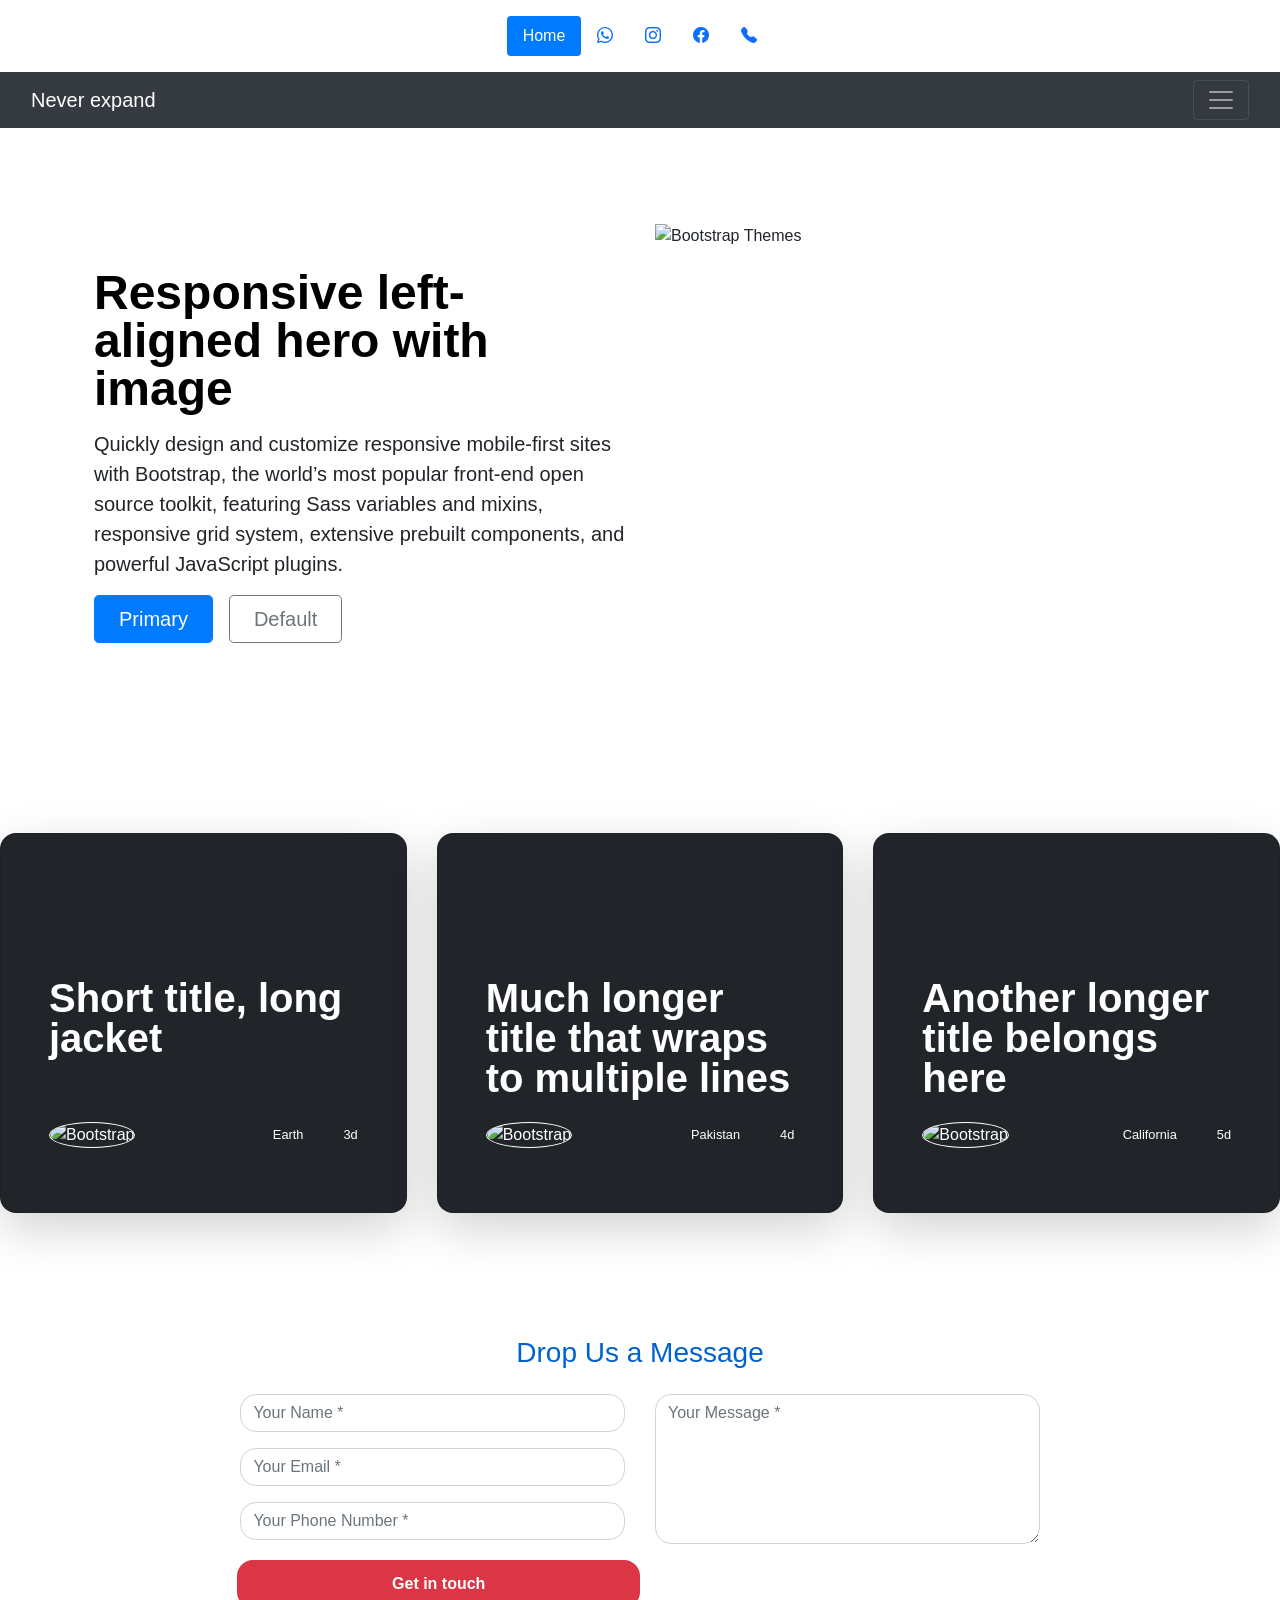
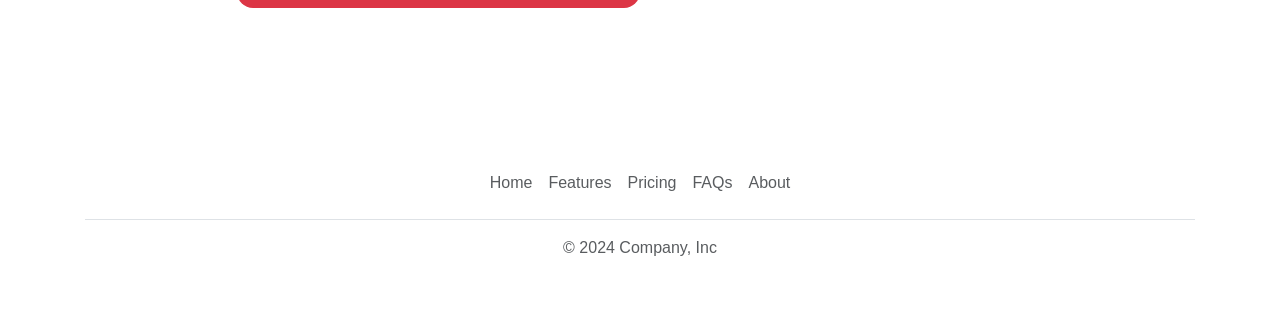
==== index.html @ a2369b02 "Rename inndex.html to index.html" ====
<!DOCTYPE html>
<html lang="en">

<head>
  <meta charset="UTF-8">
  <meta name="viewport" content="width=device-width, initial-scale=1.0">
  <title>Document</title>
  <link href="https://cdn.jsdelivr.net/npm/bootstrap@5.3.3/dist/css/bootstrap.min.css" rel="stylesheet"
    integrity="sha384-QWTKZyjpPEjISv5WaRU9OFeRpok6YctnYmDr5pNlyT2bRjXh0JMhjY6hW+ALEwIH" crossorigin="anonymous">
  <link rel="stylesheet" href="https://cdn.jsdelivr.net/npm/bootstrap-icons@1.11.3/font/bootstrap-icons.min.css">
  <link rel="stylesheet" href="style.css">
  <link href="//maxcdn.bootstrapcdn.com/bootstrap/4.1.1/css/bootstrap.min.css" rel="stylesheet" id="bootstrap-css">
  <script src="//maxcdn.bootstrapcdn.com/bootstrap/4.1.1/js/bootstrap.min.js"></script>
  <script src="//cdnjs.cloudflare.com/ajax/libs/jquery/3.2.1/jquery.min.js"></script>
</head>

<body>
  <div class="container conatct-container">
    <header class="d-flex justify-content-center py-3">
      <ul class="nav nav-pills">
        <li class="nav-item"><a href="home.html" class="nav-link active" aria-current="page">Home</a></li>
        <li class="nav-item"><a href="https://rb.gy/ag11jt" class="nav-link"><i class="bi bi-whatsapp"></i></a></li>
        <li class="nav-item"><a href="https://www.instagram.com" class="nav-link"><i class="bi bi-instagram"></i></a>
        </li>
        <li class="nav-item"><a href="https://www.fb.com" class="nav-link"><i class="bi bi-facebook"></i></a></li>
        <li class="nav-item"><a href="tel:+919876543210" class="nav-link"><i class="bi bi-telephone-fill"></i></a></li>
      </ul>
    </header>
  </div>

  <nav class="navbar navbar-dark bg-dark" aria-label="First navbar example">
    <div class="container-fluid">
      <a class="navbar-brand" href="#">Never expand</a>
      <button class="navbar-toggler collapsed" type="button" data-bs-toggle="collapse"
        data-bs-target="#navbarsExample01" aria-controls="navbarsExample01" aria-expanded="false"
        aria-label="Toggle navigation">
        <span class="navbar-toggler-icon"></span>
      </button>

      <div class="navbar-collapse collapse" id="navbarsExample01" style="">
        <center>
          <ul class="navbar-nav me-auto mb-2">
            <li class="nav-item">
              <a class="nav-link active" aria-current="page" href="home.html">HOME</a>
            </li>
            <li class="nav-item">
              <a class="nav-link" href="about.html">ABOUT US</a>
            </li>
            <li class="nav-item">
              <a class="nav-link" href="services.html">SERVICES</a>
            </li>
            <li class="nav-item">
              <a class="nav-link" href="contact.html">CONTACT</a>
            </li>
            <li class="nav-item">
              <a class="nav-link" href="price.html">PRICES & OFFERS</a>
            </li>
            <li class="nav-item dropdown">
              <a class="nav-link dropdown-toggle" href="#" data-bs-toggle="dropdown" aria-expanded="false">OUR
                PORTFOLIO</a>
              <ul class="dropdown-menu">
                <li><a class="dropdown-item" href="developer.html"></a>DEVELOPERS</li>
                <li><a class="dropdown-item" href="project.html"></a>PROJECTS</li>
                <li><a class="dropdown-item" href="skills.html"></a>SKILLS</li>
              </ul>
            </li>
          </ul>
      </div>
    </div>
    </center>
  </nav>

  <div class="container col-xxl-8 px-4 py-5">
    <div class="row flex-lg-row-reverse align-items-center g-5 py-5">
      <div class="col-10 col-sm-8 col-lg-6">
        <img src="img/hero-section.png" class="hero-sec-img d-block mx-lg-auto img-fluid" alt="Bootstrap Themes"
          width="800" height="700" loading="lazy">
      </div>
      <div class="col-lg-6">
        <h1 class="display-5 fw-bold text-body-emphasis lh-1 mb-3">Responsive left-aligned hero with image</h1>
        <p class="lead">Quickly design and customize responsive mobile-first sites with Bootstrap, the world’s most
          popular front-end open source toolkit, featuring Sass variables and mixins, responsive grid system, extensive
          prebuilt components, and powerful JavaScript plugins.</p>
        <div class="d-grid gap-2 d-md-flex justify-content-md-start">
          <button type="button" class="btn btn-primary btn-lg px-4 me-md-2" fdprocessedid="kpfel">Primary</button>
          <button type="button" class="btn btn-outline-secondary btn-lg px-4" fdprocessedid="kbhede">Default</button>
        </div>
      </div>
    </div>
  </div>


  <div class="cards-container row row-cols-1 row-cols-lg-3 align-items-stretch g-4 py-5">
    <div class="features-col col">
      <div class="card card-cover h-100 overflow-hidden text-bg-dark rounded-4 shadow-lg"
        style="background-image: url('img/image2.jpg');">
        <div class="d-flex flex-column h-100 p-5 pb-3 text-white text-shadow-1">
          <h3 class="pt-5 mt-5 mb-4 display-6 lh-1 fw-bold">Short title, long jacket</h3>
          <ul class="d-flex list-unstyled mt-auto">
            <li class="me-auto">
              <img src="https://github.com/twbs.png" alt="Bootstrap" width="32" height="32"
                class="rounded-circle border border-white">
            </li>
            <li class="d-flex align-items-center me-3">
              <svg class="bi me-2" width="1em" height="1em">
                <use xlink:href="#geo-fill"></use>
              </svg>
              <small>Earth</small>
            </li>
            <li class="d-flex align-items-center">
              <svg class="bi me-2" width="1em" height="1em">
                <use xlink:href="#calendar3"></use>
              </svg>
              <small>3d</small>
            </li>
          </ul>
        </div>
      </div>
    </div>
    <div class="features-col col">
      <div class="card card-cover h-100 overflow-hidden text-bg-dark rounded-4 shadow-lg"
        style="background-image: url('unsplash-photo-2.jpg');">
        <div class="d-flex flex-column h-100 p-5 pb-3 text-white text-shadow-1">
          <h3 class="pt-5 mt-5 mb-4 display-6 lh-1 fw-bold">Much longer title that wraps to multiple lines</h3>
          <ul class="d-flex list-unstyled mt-auto">
            <li class="me-auto">
              <img src="https://github.com/twbs.png" alt="Bootstrap" width="32" height="32"
                class="rounded-circle border border-white">
            </li>
            <li class="d-flex align-items-center me-3">
              <svg class="bi me-2" width="1em" height="1em">
                <use xlink:href="#geo-fill"></use>
              </svg>
              <small>Pakistan</small>
            </li>
            <li class="d-flex align-items-center">
              <svg class="bi me-2" width="1em" height="1em">
                <use xlink:href="#calendar3"></use>
              </svg>
              <small>4d</small>
            </li>
          </ul>
        </div>
      </div>
    </div>

    <div class="features-col col">
      <div class="card card-cover h-100 overflow-hidden text-bg-dark rounded-4 shadow-lg"
        style="background-image: url('unsplash-photo-3.jpg');">
        <div class="d-flex flex-column h-100 p-5 pb-3 text-shadow-1">
          <h3 class="pt-5 mt-5 mb-4 display-6 lh-1 fw-bold">Another longer title belongs here</h3>
          <ul class="d-flex list-unstyled mt-auto">
            <li class="me-auto">
              <img src="img/image1.jpg" alt="Bootstrap" width="32" height="32"
                class="rounded-circle border border-white">
            </li>
            <li class="d-flex align-items-center me-3">
              <svg class="bi me-2" width="1em" height="1em">
                <use xlink:href="#geo-fill"></use>
              </svg>
              <small>California</small>
            </li>
            <li class="d-flex align-items-center">
              <svg class="bi me-2" width="1em" height="1em">
                <use xlink:href="#calendar3"></use>
              </svg>
              <small>5d</small>
            </li>
          </ul>
        </div>
      </div>
    </div>
  </div>

  <div class="container contact-form">
    <form action="https://formsubmit.co/shrinidhimfreefire@gmail.com" method="POST">
      <input type="hidden" name="_captcha" value="false">
      <h3>Drop Us a Message</h3>
      <div class="row">
        <div class="col-md-6">
          <div class="form-group">
            <input type="text" name="txtName" class="form-control" placeholder="Your Name *" value="" />
          </div>
          <div class="form-group">
            <input type="text" name="txtEmail" class="form-control" placeholder="Your Email *" value="" type="email" />
          </div>
          <div class="form-group">
            <input type="text" name="txtPhone" class="form-control" placeholder="Your Phone Number *" value=""
              type="number" />
          </div>
        </div>
        <div class="col-md-6">
          <div class="form-group">
            <textarea name="txtMsg" class="form-control" placeholder="Your Message *"
              style="width: 100%; height: 150px;"></textarea>
          </div>
        </div>
        <div class="form-group">
          <input type="submit" name="btnSubmit" class="btnContact" value="Get in touch" />
        </div>
      </div>
      
    </form>
  </div>
  <div class="container">
    <footer class="py-3 my-4">
      <ul class="nav justify-content-center border-bottom pb-3 mb-3">
        <li class="nav-item"><a href="#" class="nav-link px-2 text-body-secondary">Home</a></li>
        <li class="nav-item"><a href="#" class="nav-link px-2 text-body-secondary">Features</a></li>
        <li class="nav-item"><a href="#" class="nav-link px-2 text-body-secondary">Pricing</a></li>
        <li class="nav-item"><a href="#" class="nav-link px-2 text-body-secondary">FAQs</a></li>
        <li class="nav-item"><a href="#" class="nav-link px-2 text-body-secondary">About</a></li>
      </ul>
      <p class="text-center text-body-secondary">© 2024 Company, Inc</p>
    </footer>
  </div>

  <script src="https://cdn.jsdelivr.net/npm/bootstrap@5.3.3/dist/js/bootstrap.bundle.min.js"
    integrity="sha384-YvpcrYf0tY3lHB60NNkmXc5s9fDVZLESaAA55NDzOxhy9GkcIdslK1eN7N6jIeHz"
    crossorigin="anonymous"></script>
</body>

</html>
---- style.css ----
*{
  box-sizing: border-box;
  padding: 0px;
  margin: 0px;

}


.dev-1{
  margin-top: 20px;
  display: flex;
  align-items: center;
  justify-content: space-around;
}

.dev-2{
  margin-top: 20px;
  display: flex;
  align-items: center;
  justify-content: space-around;
}
.content{
  width: 60%;
  text-align: center;
  padding: 15px;
}

.content h2{
  margin-bottom: 15px;
}
.president img{
  border: 4px solid white;
}
/*form*/
.contact-form{
  background: #fff;
  width: 70%;
}
.contact-form .form-control{
  border-radius:1rem;
}
.contact-form form{
  padding: 14%;
}
.contact-form form .row{
  margin-bottom: -7%;
}
.contact-form h3{
  margin-bottom: 3%;
  margin-top: -10%;
  text-align: center;
  color: #0062cc;
}
.contact-form .btnContact {
  width: 50%;
  border: none;
  border-radius: 1rem;
  padding: 1.5%;
  background: #dc3545;
  font-weight: 600;
  color: #fff;
  cursor: pointer;
}
.btnContactSubmit
{
  width: 50%;
  border-radius: 1rem;
  padding: 1.5%;
  color: #fff;
  background-color: #0062cc;
  border: none;
  cursor: pointer;
}
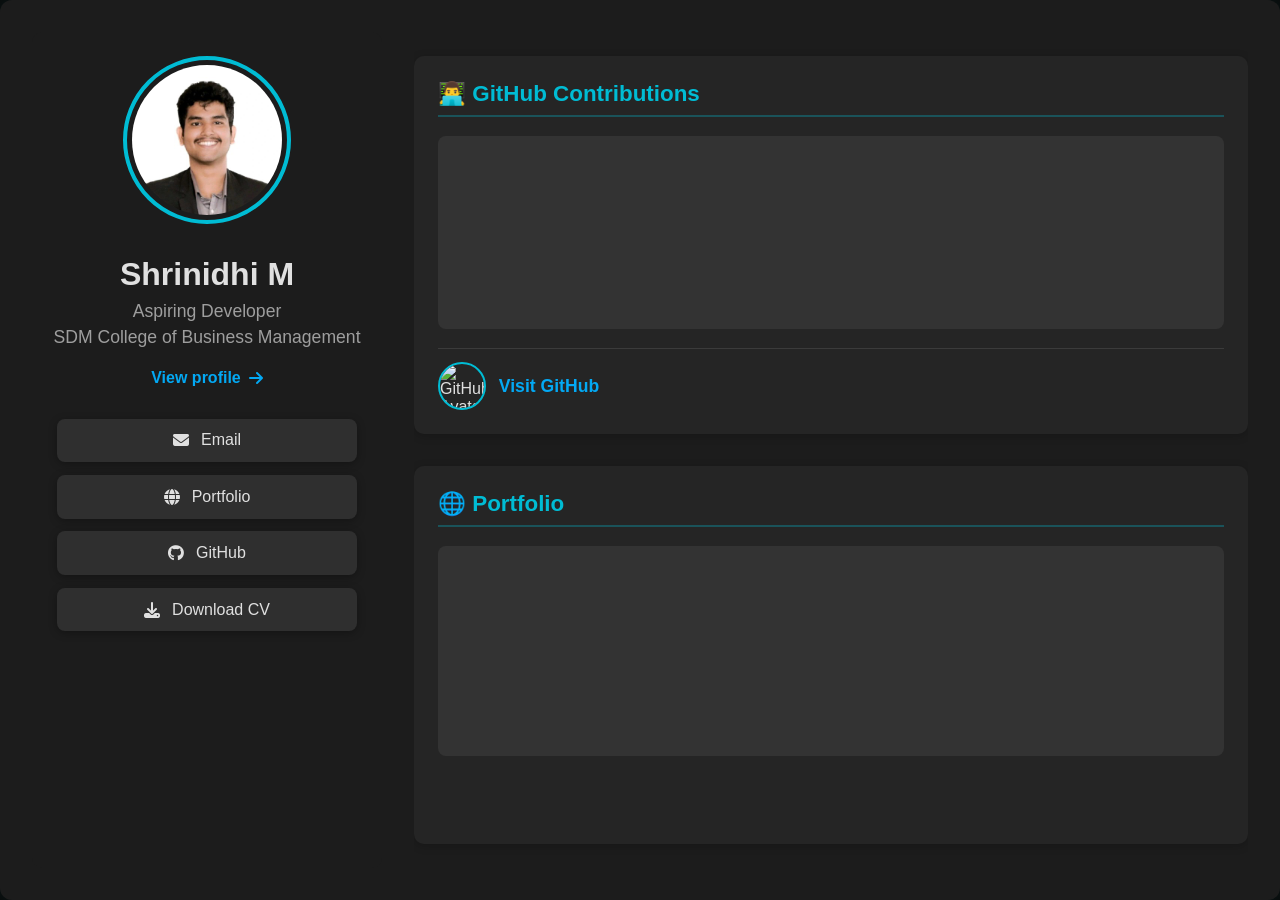
==== commit 616c199a: "Created" ====
--- a/index.html
+++ b/index.html
@@ -2,222 +2,521 @@
 <html lang="en">
 
 <head>
-  <meta charset="UTF-8">
-  <meta name="viewport" content="width=device-width, initial-scale=1.0">
-  <title>Document</title>
-  <link href="https://cdn.jsdelivr.net/npm/bootstrap@5.3.3/dist/css/bootstrap.min.css" rel="stylesheet"
-    integrity="sha384-QWTKZyjpPEjISv5WaRU9OFeRpok6YctnYmDr5pNlyT2bRjXh0JMhjY6hW+ALEwIH" crossorigin="anonymous">
-  <link rel="stylesheet" href="https://cdn.jsdelivr.net/npm/bootstrap-icons@1.11.3/font/bootstrap-icons.min.css">
-  <link rel="stylesheet" href="style.css">
-  <link href="//maxcdn.bootstrapcdn.com/bootstrap/4.1.1/css/bootstrap.min.css" rel="stylesheet" id="bootstrap-css">
-  <script src="//maxcdn.bootstrapcdn.com/bootstrap/4.1.1/js/bootstrap.min.js"></script>
-  <script src="//cdnjs.cloudflare.com/ajax/libs/jquery/3.2.1/jquery.min.js"></script>
+  <meta charset="UTF-8" />
+  <meta name="viewport" content="width=device-width, initial-scale=1.0" />
+
+  <link rel="icon" href="favicon.ico" type="image/x-icon">
+  <link href="https://cdnjs.cloudflare.com/ajax/libs/font-awesome/6.5.0/css/all.min.css" rel="stylesheet">
+  <!-- Primary Meta Tags -->
+<title>Shrinidhi M | Full Stack Web Developer in Mangalore, India</title>
+<meta name="title" content="Shrinidhi M | Full Stack Web Developer in Mangalore, India">
+<meta name="description" content="Shrinidhi M is a passionate full stack developer from Mangalore, India specializing in responsive websites, SEO, cloud apps, and scalable web solutions.">
+
+<!-- Open Graph / Facebook -->
+<meta property="og:type" content="website">
+<meta property="og:url" content="https://shrinidhim13.github.io/">
+<meta property="og:title" content="Shrinidhi M | Full Stack Web Developer in Mangalore, India">
+<meta property="og:description" content="Explore the portfolio of Shrinidhi M — a creative developer with skills in HTML, CSS, JavaScript, PHP, Flutter, Node.js, MongoDB, GCP, SEO and more.">
+<meta property="og:image" content="https://shrinidhim13.github.io/profile.jpg">
+
+<!-- Twitter -->
+<meta property="twitter:card" content="summary_large_image">
+<meta property="twitter:url" content="https://shrinidhim13.github.io/">
+<meta property="twitter:title" content="Shrinidhi M | Web Developer Portfolio | Based in Mangalore">
+<meta property="twitter:description" content="Frontend & backend development, SEO optimization, cloud deployment, portfolio & freelance projects. Contact Shrinidhi M today.">
+<meta property="twitter:image" content="https://shrinidhim13.github.io/profile.jpg">
+
+<!-- Author & Keywords -->
+<meta name="author" content="Shrinidhi M">
+<meta name="robots" content="index, follow">
+<meta name="language" content="English">
+<meta name="theme-color" content="#00bcd4">
+
+<!-- Location (Geo) Tags -->
+<meta name="geo.region" content="IN-KA">
+<meta name="geo.placename" content="Mangalore, Karnataka, India">
+<meta name="geo.position" content="12.9141;74.8560">
+<meta name="ICBM" content="12.9141, 74.8560">
+
+<!-- Keywords (Extended SEO) -->
+<meta name="keywords" content="
+Shrinidhi M, Web Developer India, Full Stack Developer Mangalore, freelance developer Mangalore,
+HTML5, CSS3, JavaScript, PHP, MySQL, MongoDB, Node.js, Flutter, Google Cloud Platform, GCP, Docker,
+GitHub, SEO Expert Mangalore, responsive web design, Travelease, Sygma IT Fest, Antoine Dangleterre,
+Python Developer, Digital Marketing, website developer Karnataka, MCA Mangalore University, BCA Graduate,
+cloud deployment, web apps, modern UI design, developer portfolio, personal website, Indian coder, 
+LinkedIn developer profile, shrinidhim.tech, hire web developer India, portfolio Mangalore developer,shrinidhim13.github.io,shrinidhim13 github io
+">
+
+  <style>
+    :root {
+      --primary: #00bcd4;
+      /* Accent color */
+      --background: #0a0a0a;
+      /* Deep dark background, slightly lighter than pure black */
+      --card: #1c1c1c;
+      /* Darker card background for contrast */
+      --text: #e0e0e0;
+      /* Light grey text for readability on dark backgrounds */
+      --muted: #9e9e9e;
+      /* Muted text for less emphasis */
+      --hover: #03a9f4;
+      /* Bright hover color */
+    }
+
+    /* Base Styles & Reset */
+    * {
+      margin: 0;
+      padding: 0;
+      box-sizing: border-box;
+    }
+
+    html,
+    body {
+      font-family: 'Segoe UI', sans-serif;
+      background-color: var(--background);
+      color: var(--text);
+      height: 100%;
+      /* Ensure body takes full viewport height */
+      overflow: hidden;
+      /* Hide main scrollbars; inner containers will manage scrolling */
+    }
+
+    a {
+      text-decoration: none;
+      color: var(--text);
+    }
+
+    /* Main Container */
+    .container {
+      max-width: 1300px;
+      width: 100%;
+      height: 100vh;
+      /* Make container fill viewport height */
+      display: grid;
+      grid-template-columns: 350px 1fr;
+      /* Fixed sidebar width, rest for content */
+      gap: 2rem;
+      padding: 2rem;
+      margin: 0 auto;
+      /* Center the container */
+      background: var(--card);
+      /* Main background for the container */
+      border-radius: 12px;
+      box-shadow: 0 0 30px rgba(0, 255, 255, 0.08);
+      overflow: hidden;
+      /* Prevents container from adding its own scrollbar */
+    }
+
+    /* Profile Section */
+    .profile {
+      display: flex;
+      flex-direction: column;
+      align-items: center;
+      padding: 1.5rem 0;
+      /* Vertical padding */
+      background: var(--card);
+      /* Consistent background */
+      border-radius: 10px;
+      justify-content: flex-start;
+      /* Align content to the top */
+    }
+
+    /* Profile Picture */
+    .profile-picture-container {
+      margin-bottom: 2rem;
+      /* Space below the picture */
+      border: 4px solid var(--primary);
+      /* Accent border */
+      border-radius: 50%;
+      padding: 5px;
+      /* Space between border and image */
+      display: inline-block;
+      /* Shrink container to content */
+    }
+
+    .profile-picture {
+      width: 150px;
+      /* Size of the profile picture */
+      height: 150px;
+      border-radius: 50%;
+      /* Make it circular */
+      object-fit: cover;
+      /* Ensure image covers the area */
+      display: block;
+      /* Remove extra space below image */
+    }
+
+    /* Custom LinkedIn Profile Info */
+    .custom-linkedin-profile {
+      text-align: center;
+      margin-bottom: 2rem;
+      /* Space below custom info */
+      padding: 0 1rem;
+      /* Horizontal padding for text */
+    }
+
+    .custom-linkedin-profile h2 {
+      font-size: 2rem;
+      color: var(--text);
+      margin-bottom: 0.5rem;
+    }
+
+    .custom-linkedin-profile p {
+      font-size: 1.1rem;
+      color: var(--muted);
+      margin-bottom: 0.3rem;
+    }
+
+    .custom-linkedin-profile .view-profile-link {
+      display: inline-flex;
+      align-items: center;
+      gap: 0.5rem;
+      color: var(--hover);
+      font-weight: 600;
+      transition: color 0.3s ease;
+      margin-top: 1rem;
+      /* Space above link */
+    }
+
+    .custom-linkedin-profile .view-profile-link:hover {
+      color: #fff;
+    }
+
+    /* Social Links (Now below custom info) */
+    .links {
+      display: flex;
+      flex-direction: column;
+      gap: 0.8rem;
+      width: 90%;
+      max-width: 300px;
+      /* No margin-bottom needed here as it's the last element in profile */
+    }
+
+    .links a {
+      background: #2f2f2f;
+      padding: 0.8rem 1rem;
+      border-radius: 8px;
+      font-weight: 500;
+      display: flex;
+      align-items: center;
+      gap: 0.75rem;
+      justify-content: center;
+      transition: background 0.3s ease, color 0.3s ease, transform 0.2s ease;
+      box-shadow: 0 2px 8px rgba(0, 0, 0, 0.3);
+    }
+
+    .links a:hover {
+      background: var(--hover);
+      color: var(--background);
+      transform: translateY(-2px);
+      box-shadow: 0 4px 12px rgba(0, 255, 255, 0.2);
+    }
+
+    /* Content Area */
+    .content {
+      display: flex;
+      flex-direction: column;
+      gap: 2rem;
+      padding: 1.5rem 0;
+      overflow-y: auto;
+      -webkit-overflow-scrolling: touch;
+      scrollbar-width: thin;
+      scrollbar-color: var(--primary) var(--card);
+    }
+
+    /* Webkit scrollbar for Chrome, Safari */
+    .content::-webkit-scrollbar {
+      width: 8px;
+    }
+
+    .content::-webkit-scrollbar-track {
+      background: var(--card);
+      border-radius: 10px;
+    }
+
+    .content::-webkit-scrollbar-thumb {
+      background-color: var(--primary);
+      border-radius: 10px;
+      border: 2px solid var(--card);
+    }
+
+    .section {
+      background: #252525;
+      border-radius: 10px;
+      padding: 1.5rem;
+      flex: 1;
+      display: flex;
+      flex-direction: column;
+      min-height: 200px;
+      box-shadow: 0 2px 10px rgba(0, 0, 0, 0.2);
+    }
+
+    .section h3 {
+      margin-bottom: 1.2rem;
+      color: var(--primary);
+      font-size: 1.4rem;
+      border-bottom: 2px solid rgba(0, 188, 212, 0.3);
+      padding-bottom: 0.5rem;
+    }
+
+    iframe {
+      height: 100%;
+      width: 100%;
+      flex-grow: 1;
+      border: none;
+      border-radius: 8px;
+      background-color: #333;
+    }
+
+    /* GitHub Avatar & Link */
+    .github-avatar {
+      display: flex;
+      align-items: center;
+      margin-top: 1.2rem;
+      gap: 0.8rem;
+      padding-top: 0.8rem;
+      border-top: 1px solid rgba(255, 255, 255, 0.1);
+    }
+
+    .github-avatar img {
+      width: 48px;
+      height: 48px;
+      border-radius: 50%;
+      border: 2px solid var(--primary);
+    }
+
+    .github-avatar a {
+      color: var(--hover);
+      font-weight: bold;
+      font-size: 1.1rem;
+      transition: color 0.3s ease;
+    }
+
+    .github-avatar a:hover {
+      color: #fff;
+    }
+
+    /* Responsive Adjustments */
+    @media (max-width: 992px) {
+
+      /* Tablets and smaller desktops */
+      .container {
+        grid-template-columns: 1fr;
+        /* Stack content vertically */
+        height: auto;
+        /* Allow container to grow */
+        min-height: 100vh;
+        /* Ensure it still takes full height if content is short */
+        padding: 1.5rem;
+        overflow-y: auto;
+        /* Allow scrolling for the container itself on smaller screens */
+      }
+
+      html,
+      body {
+        overflow-y: auto;
+        /* Allow body scrolling for full content on small screens */
+      }
+
+      .profile {
+        padding: 1.5rem;
+      }
+
+      .profile-picture-container {
+        margin-bottom: 1.5rem;
+      }
+
+      .custom-linkedin-profile {
+        margin-bottom: 1.5rem;
+      }
+
+      .links {
+        max-width: 350px;
+        margin-top: 0;
+        /* Adjust spacing as needed */
+      }
+
+      .content {
+        padding: 0;
+        overflow-y: visible;
+        gap: 1.5rem;
+      }
+
+      .section {
+        padding: 1.2rem;
+        min-height: auto;
+      }
+    }
+
+    @media (max-width: 768px) {
+
+      /* Smaller tablets and large phones */
+      .container {
+        padding: 1rem;
+        gap: 1.5rem;
+        border-radius: 0;
+        box-shadow: none;
+      }
+
+      .profile {
+        padding: 1rem;
+        border-radius: 8px;
+      }
+
+      .profile-picture-container {
+        margin-bottom: 1rem;
+      }
+
+      .profile-picture {
+        width: 120px;
+        height: 120px;
+      }
+
+      .custom-linkedin-profile {
+        margin-bottom: 1rem;
+      }
+
+      .custom-linkedin-profile h2 {
+        font-size: 1.7rem;
+      }
+
+      .custom-linkedin-profile p {
+        font-size: 1rem;
+      }
+
+      .links {
+        gap: 0.6rem;
+      }
+
+      .links a {
+        padding: 0.7rem 0.8rem;
+      }
+
+      .section h3 {
+        font-size: 1.25rem;
+        margin-bottom: 1rem;
+      }
+
+      .section {
+        padding: 1rem;
+      }
+
+      .github-avatar {
+        flex-direction: column;
+        align-items: center;
+        gap: 0.5rem;
+        padding-top: 0.5rem;
+      }
+    }
+
+    @media (max-width: 576px) {
+
+      /* Mobile phones */
+      .container {
+        padding: 0.75rem;
+        gap: 1rem;
+      }
+
+      .profile {
+        padding: 0.75rem;
+      }
+
+      .profile-picture-container {
+        margin-bottom: 0.75rem;
+      }
+
+      .profile-picture {
+        width: 100px;
+        height: 100px;
+      }
+
+      .custom-linkedin-profile {
+        margin-bottom: 0.75rem;
+      }
+
+      .custom-linkedin-profile h2 {
+        font-size: 1.5rem;
+      }
+
+      .custom-linkedin-profile p {
+        font-size: 0.95rem;
+      }
+
+   
+
+      .links a {
+        font-size: 0.9rem;
+        padding: 0.6rem;
+      }
+
+      .section h3 {
+        font-size: 1.1rem;
+        margin-bottom: 0.8rem;
+      }
+
+      .section {
+        padding: 0.8rem;
+      }
+
+      .github-avatar {
+        margin-top: 0.8rem;
+      }
+
+      .github-avatar img {
+        width: 40px;
+        height: 40px;
+      }
+
+      .github-avatar a {
+        font-size: 1rem;
+      }
+    }
+  </style>
 </head>
 
 <body>
-  <div class="container conatct-container">
-    <header class="d-flex justify-content-center py-3">
-      <ul class="nav nav-pills">
-        <li class="nav-item"><a href="home.html" class="nav-link active" aria-current="page">Home</a></li>
-        <li class="nav-item"><a href="https://rb.gy/ag11jt" class="nav-link"><i class="bi bi-whatsapp"></i></a></li>
-        <li class="nav-item"><a href="https://www.instagram.com" class="nav-link"><i class="bi bi-instagram"></i></a>
-        </li>
-        <li class="nav-item"><a href="https://www.fb.com" class="nav-link"><i class="bi bi-facebook"></i></a></li>
-        <li class="nav-item"><a href="tel:+919876543210" class="nav-link"><i class="bi bi-telephone-fill"></i></a></li>
-      </ul>
-    </header>
-  </div>
-
-  <nav class="navbar navbar-dark bg-dark" aria-label="First navbar example">
-    <div class="container-fluid">
-      <a class="navbar-brand" href="#">Never expand</a>
-      <button class="navbar-toggler collapsed" type="button" data-bs-toggle="collapse"
-        data-bs-target="#navbarsExample01" aria-controls="navbarsExample01" aria-expanded="false"
-        aria-label="Toggle navigation">
-        <span class="navbar-toggler-icon"></span>
-      </button>
-
-      <div class="navbar-collapse collapse" id="navbarsExample01" style="">
-        <center>
-          <ul class="navbar-nav me-auto mb-2">
-            <li class="nav-item">
-              <a class="nav-link active" aria-current="page" href="home.html">HOME</a>
-            </li>
-            <li class="nav-item">
-              <a class="nav-link" href="about.html">ABOUT US</a>
-            </li>
-            <li class="nav-item">
-              <a class="nav-link" href="services.html">SERVICES</a>
-            </li>
-            <li class="nav-item">
-              <a class="nav-link" href="contact.html">CONTACT</a>
-            </li>
-            <li class="nav-item">
-              <a class="nav-link" href="price.html">PRICES & OFFERS</a>
-            </li>
-            <li class="nav-item dropdown">
-              <a class="nav-link dropdown-toggle" href="#" data-bs-toggle="dropdown" aria-expanded="false">OUR
-                PORTFOLIO</a>
-              <ul class="dropdown-menu">
-                <li><a class="dropdown-item" href="developer.html"></a>DEVELOPERS</li>
-                <li><a class="dropdown-item" href="project.html"></a>PROJECTS</li>
-                <li><a class="dropdown-item" href="skills.html"></a>SKILLS</li>
-              </ul>
-            </li>
-          </ul>
+  <div class="container">
+    <div class="profile">
+      <div class="profile-picture-container">
+        <img class="profile-picture" src="profile.jpg"
+          alt="Shrinidhi M Profile Picture">
+      </div>
+
+      <div class="custom-linkedin-profile">
+        <h2>Shrinidhi M</h2>
+        <p>Aspiring Developer</p>
+        <p>SDM College of Business Management</p>
+        <a href="https://in.linkedin.com/in/shrinidhim2004" target="_blank" class="view-profile-link">
+          View profile <i class="fas fa-arrow-right"></i>
+        </a>
+      </div>
+
+      <div class="links">
+        <a href="mailto:shrinidhim9168@gmail.com"><i class="fas fa-envelope"></i> Email</a>
+        <a href="https://shrinidhim.tech" target="_blank"><i class="fas fa-globe"></i> Portfolio</a>
+        <a href="https://github.com/ShrinidhiM13" target="_blank"><i class="fab fa-github"></i> GitHub</a>
+        <a href="shrinidhi_m_cv.pdf" download><i class="fas fa-download"></i> Download CV</a>
       </div>
     </div>
-    </center>
-  </nav>
-
-  <div class="container col-xxl-8 px-4 py-5">
-    <div class="row flex-lg-row-reverse align-items-center g-5 py-5">
-      <div class="col-10 col-sm-8 col-lg-6">
-        <img src="img/hero-section.png" class="hero-sec-img d-block mx-lg-auto img-fluid" alt="Bootstrap Themes"
-          width="800" height="700" loading="lazy">
+    <div class="content">
+      <div class="section">
+        <h3>👨‍💻 GitHub Contributions</h3>
+        <iframe src="https://ghchart.rshah.org/00bcd4/ShrinidhiM13" title="GitHub Contributions"></iframe>
+        <div class="github-avatar">
+          <img src="https://github.com/ShrinidhiM13.png" alt="GitHub Avatar">
+          <a href="https://github.com/ShrinidhiM13" target="_blank">Visit GitHub</a>
+        </div>
       </div>
-      <div class="col-lg-6">
-        <h1 class="display-5 fw-bold text-body-emphasis lh-1 mb-3">Responsive left-aligned hero with image</h1>
-        <p class="lead">Quickly design and customize responsive mobile-first sites with Bootstrap, the world’s most
-          popular front-end open source toolkit, featuring Sass variables and mixins, responsive grid system, extensive
-          prebuilt components, and powerful JavaScript plugins.</p>
-        <div class="d-grid gap-2 d-md-flex justify-content-md-start">
-          <button type="button" class="btn btn-primary btn-lg px-4 me-md-2" fdprocessedid="kpfel">Primary</button>
-          <button type="button" class="btn btn-outline-secondary btn-lg px-4" fdprocessedid="kbhede">Default</button>
-        </div>
+      <div class="section"><a href="https://shrinidhim.tech" target="_blank">
+          <h3>🌐 Portfolio</h3>
+          <iframe src="https://shrinidhi-m13-github-io.vercel.app/" title="Portfolio Preview"></iframe>
+        </a>
+
+
       </div>
     </div>
   </div>
-
-
-  <div class="cards-container row row-cols-1 row-cols-lg-3 align-items-stretch g-4 py-5">
-    <div class="features-col col">
-      <div class="card card-cover h-100 overflow-hidden text-bg-dark rounded-4 shadow-lg"
-        style="background-image: url('img/image2.jpg');">
-        <div class="d-flex flex-column h-100 p-5 pb-3 text-white text-shadow-1">
-          <h3 class="pt-5 mt-5 mb-4 display-6 lh-1 fw-bold">Short title, long jacket</h3>
-          <ul class="d-flex list-unstyled mt-auto">
-            <li class="me-auto">
-              <img src="https://github.com/twbs.png" alt="Bootstrap" width="32" height="32"
-                class="rounded-circle border border-white">
-            </li>
-            <li class="d-flex align-items-center me-3">
-              <svg class="bi me-2" width="1em" height="1em">
-                <use xlink:href="#geo-fill"></use>
-              </svg>
-              <small>Earth</small>
-            </li>
-            <li class="d-flex align-items-center">
-              <svg class="bi me-2" width="1em" height="1em">
-                <use xlink:href="#calendar3"></use>
-              </svg>
-              <small>3d</small>
-            </li>
-          </ul>
-        </div>
-      </div>
-    </div>
-    <div class="features-col col">
-      <div class="card card-cover h-100 overflow-hidden text-bg-dark rounded-4 shadow-lg"
-        style="background-image: url('unsplash-photo-2.jpg');">
-        <div class="d-flex flex-column h-100 p-5 pb-3 text-white text-shadow-1">
-          <h3 class="pt-5 mt-5 mb-4 display-6 lh-1 fw-bold">Much longer title that wraps to multiple lines</h3>
-          <ul class="d-flex list-unstyled mt-auto">
-            <li class="me-auto">
-              <img src="https://github.com/twbs.png" alt="Bootstrap" width="32" height="32"
-                class="rounded-circle border border-white">
-            </li>
-            <li class="d-flex align-items-center me-3">
-              <svg class="bi me-2" width="1em" height="1em">
-                <use xlink:href="#geo-fill"></use>
-              </svg>
-              <small>Pakistan</small>
-            </li>
-            <li class="d-flex align-items-center">
-              <svg class="bi me-2" width="1em" height="1em">
-                <use xlink:href="#calendar3"></use>
-              </svg>
-              <small>4d</small>
-            </li>
-          </ul>
-        </div>
-      </div>
-    </div>
-
-    <div class="features-col col">
-      <div class="card card-cover h-100 overflow-hidden text-bg-dark rounded-4 shadow-lg"
-        style="background-image: url('unsplash-photo-3.jpg');">
-        <div class="d-flex flex-column h-100 p-5 pb-3 text-shadow-1">
-          <h3 class="pt-5 mt-5 mb-4 display-6 lh-1 fw-bold">Another longer title belongs here</h3>
-          <ul class="d-flex list-unstyled mt-auto">
-            <li class="me-auto">
-              <img src="img/image1.jpg" alt="Bootstrap" width="32" height="32"
-                class="rounded-circle border border-white">
-            </li>
-            <li class="d-flex align-items-center me-3">
-              <svg class="bi me-2" width="1em" height="1em">
-                <use xlink:href="#geo-fill"></use>
-              </svg>
-              <small>California</small>
-            </li>
-            <li class="d-flex align-items-center">
-              <svg class="bi me-2" width="1em" height="1em">
-                <use xlink:href="#calendar3"></use>
-              </svg>
-              <small>5d</small>
-            </li>
-          </ul>
-        </div>
-      </div>
-    </div>
-  </div>
-
-  <div class="container contact-form">
-    <form action="https://formsubmit.co/shrinidhimfreefire@gmail.com" method="POST">
-      <input type="hidden" name="_captcha" value="false">
-      <h3>Drop Us a Message</h3>
-      <div class="row">
-        <div class="col-md-6">
-          <div class="form-group">
-            <input type="text" name="txtName" class="form-control" placeholder="Your Name *" value="" />
-          </div>
-          <div class="form-group">
-            <input type="text" name="txtEmail" class="form-control" placeholder="Your Email *" value="" type="email" />
-          </div>
-          <div class="form-group">
-            <input type="text" name="txtPhone" class="form-control" placeholder="Your Phone Number *" value=""
-              type="number" />
-          </div>
-        </div>
-        <div class="col-md-6">
-          <div class="form-group">
-            <textarea name="txtMsg" class="form-control" placeholder="Your Message *"
-              style="width: 100%; height: 150px;"></textarea>
-          </div>
-        </div>
-        <div class="form-group">
-          <input type="submit" name="btnSubmit" class="btnContact" value="Get in touch" />
-        </div>
-      </div>
-      
-    </form>
-  </div>
-  <div class="container">
-    <footer class="py-3 my-4">
-      <ul class="nav justify-content-center border-bottom pb-3 mb-3">
-        <li class="nav-item"><a href="#" class="nav-link px-2 text-body-secondary">Home</a></li>
-        <li class="nav-item"><a href="#" class="nav-link px-2 text-body-secondary">Features</a></li>
-        <li class="nav-item"><a href="#" class="nav-link px-2 text-body-secondary">Pricing</a></li>
-        <li class="nav-item"><a href="#" class="nav-link px-2 text-body-secondary">FAQs</a></li>
-        <li class="nav-item"><a href="#" class="nav-link px-2 text-body-secondary">About</a></li>
-      </ul>
-      <p class="text-center text-body-secondary">© 2024 Company, Inc</p>
-    </footer>
-  </div>
-
-  <script src="https://cdn.jsdelivr.net/npm/bootstrap@5.3.3/dist/js/bootstrap.bundle.min.js"
-    integrity="sha384-YvpcrYf0tY3lHB60NNkmXc5s9fDVZLESaAA55NDzOxhy9GkcIdslK1eN7N6jIeHz"
-    crossorigin="anonymous"></script>
 </body>
 
-</html>
+</html>
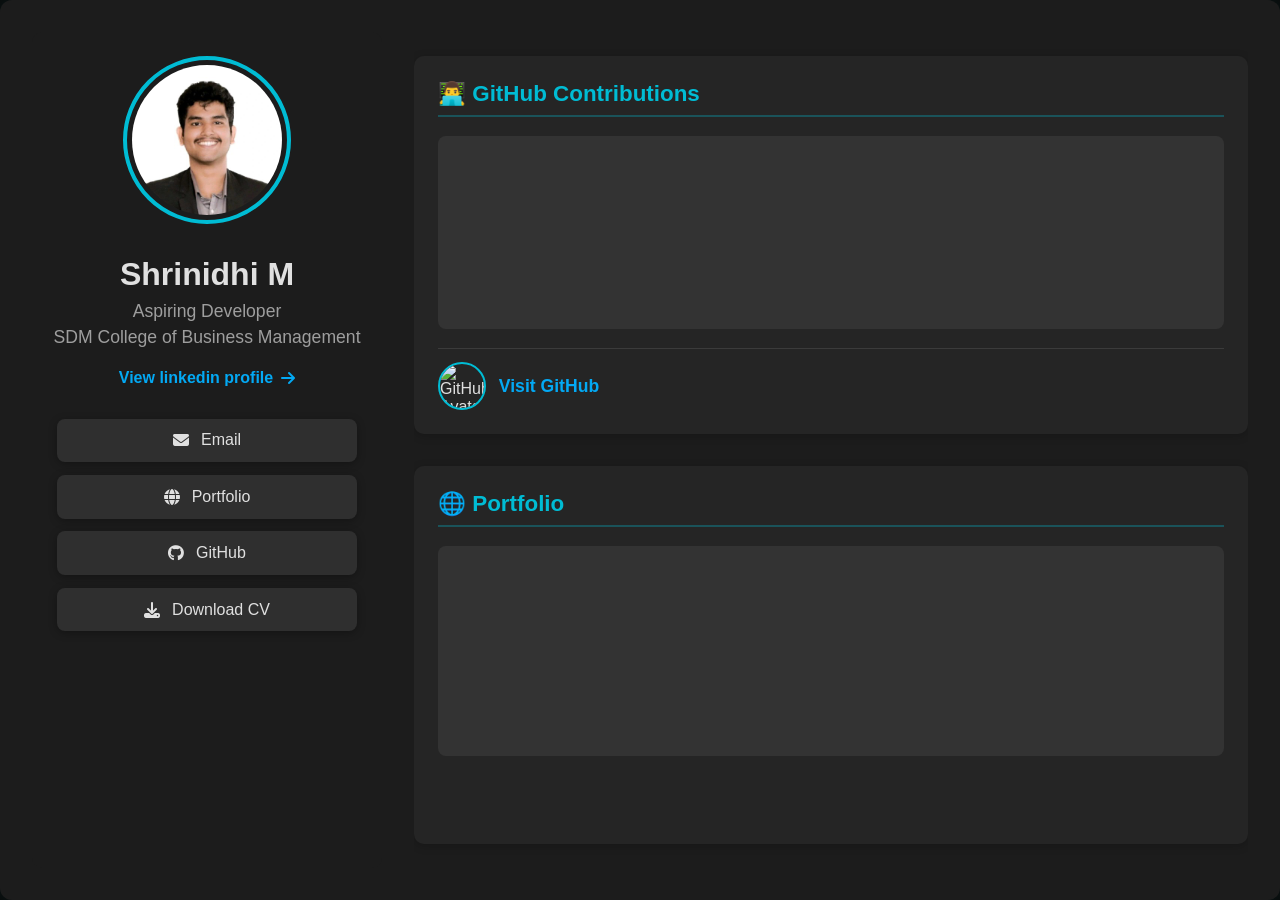
==== commit c9598321: "Update index.html" ====
--- a/index.html
+++ b/index.html
@@ -488,7 +488,7 @@
         <p>Aspiring Developer</p>
         <p>SDM College of Business Management</p>
         <a href="https://in.linkedin.com/in/shrinidhim2004" target="_blank" class="view-profile-link">
-          View profile <i class="fas fa-arrow-right"></i>
+          View linkedin profile <i class="fas fa-arrow-right"></i>
         </a>
       </div>
 
@@ -519,4 +519,4 @@
   </div>
 </body>
 
-</html>+</html>
